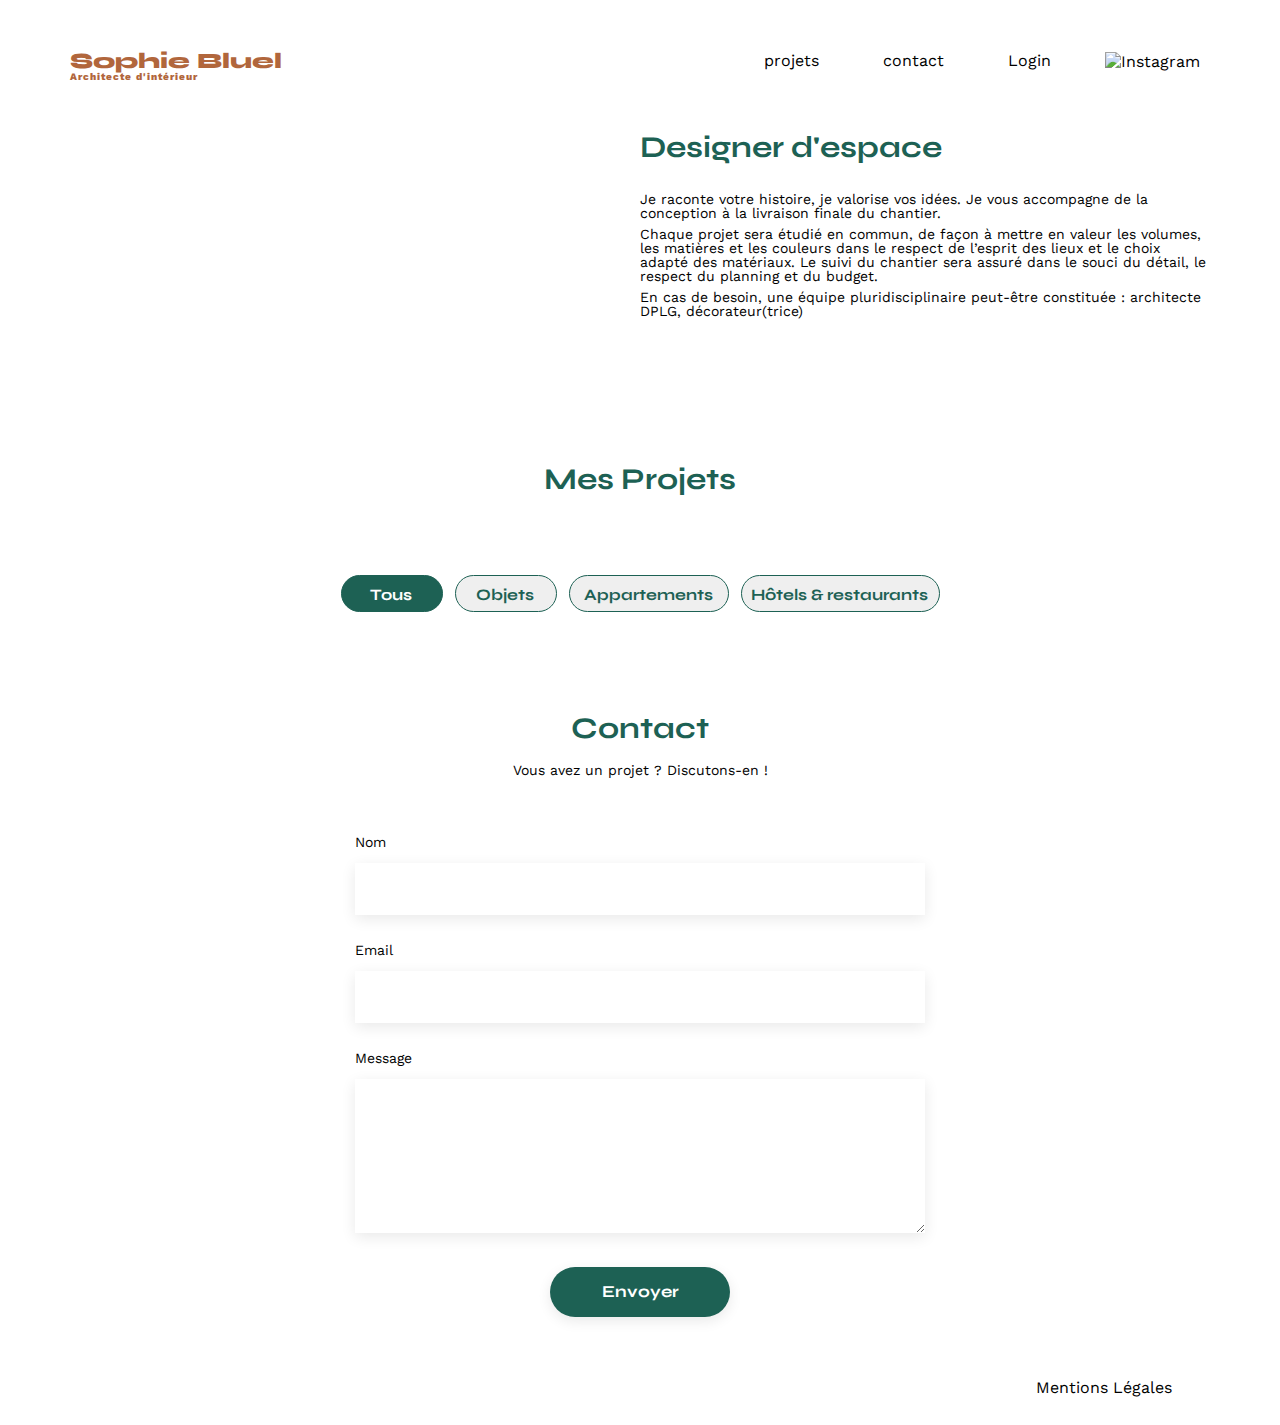
==== FrontEnd/index.html @ b7a9347b "save p3" ====
<!DOCTYPE html>
<html lang="fr">
<head>
	<meta charset="UTF-8">
	<title>Sophie Bluel - Architecte d'intérieur</title>
	<meta name="viewport" content="width=device-width, initial-scale=1.0">
	<link rel="preconnect" href="https://fonts.googleapis.com">
<link rel="preconnect" href="https://fonts.gstatic.com" crossorigin>
<link href="https://fonts.googleapis.com/css2?family=Raleway:ital,wght@0,100;0,200;0,300;0,400;0,500;0,600;0,700;1,100;1,200;1,300;1,400;1,500;1,600;1,700&family=Roboto:wght@500&family=Work+Sans:ital,wght@0,100;0,200;0,300;0,400;0,500;0,600;0,800;0,900;1,100;1,200;1,300;1,400;1,500;1,600;1,700;1,800;1,900&display=swap" rel="stylesheet">
	<script src="https://kit.fontawesome.com/8ad4ebeb56.js" crossorigin="anonymous"></script>
	<link href="https://fonts.googleapis.com/css2?family=Syne:wght@700;800&family=Work+Sans&display=swap" rel="stylesheet">
	<link rel="stylesheet" href="./assets/style.css">
</head>
<body>
	<!--Bandeau noir pour passer en mode édition-->
	<div id="bandeau" class="js-modal" style="display: none">
		<a href="#modal1" id="modeEdition" ><i id="logoModifier" class="fa-solid fa-pen-to-square"></i>Mode édition</a>
		<a id="publier" href="#">publier les changements</a>
	</div>
<header>
	<h1>Sophie Bluel <span>Architecte d'intérieur</span></h1>
	<nav>
		<ul>
			<li class="liNav">projets</li>
			<li class="liNav">contact</li>
			<li><a id="aLogin" href="login.html">Login</a></li>
			<li><img id="logoInsta" src="./assets/icons/instagram.png" alt="Instagram"></li>
		</ul>
	</nav>
</header>
<main>
	<section id="introduction">
		<figure>
			<img src="./assets/images/sophie-bluel.png" alt="">
		<!--Modifier en dessous de l'image-->	
			<a href="#modal1" class="js-modal" id="modifier2" style="display: none"><i id="logoModifier2" class="fa-solid fa-pen-to-square"></i>Modifier</a>
		</figure>
		<article>
			<h2>Designer d'espace</h2>
			<p>Je raconte votre histoire, je valorise vos idées. Je vous accompagne de la conception à la livraison finale du chantier.</p>
			<p>Chaque projet sera étudié en commun, de façon à mettre en valeur les volumes, les matières et les couleurs dans le respect de l’esprit des lieux et le choix adapté des matériaux. Le suivi du chantier sera assuré dans le souci du détail, le respect du planning et du budget.</p>
			<p>En cas de besoin, une équipe pluridisciplinaire peut-être constituée : architecte DPLG, décorateur(trice)</p>
		</article>
	</section>
	<section id="portfolio">
		<!--Aside contenant la fenêtre modale1 galerie photo-->
		<aside id="modal1" class="modal" aria-hidden="true" aria-labelledby="titlemodal" role="dialog" aria-modal="false" style="display: none;">
			<div class="modal-wrapper js-modal-stop">
				<button class="js-modal-close"><i class="fa-solid fa-xmark"></i></button>
				<h3 id="titlemodal">Galerie photo</h3>
				
			<!--Div photo appel API-->
				<div class="photosModal"></div>								
				<button class="btnAjouter">Ajouter une photo</button>
				<button class="btnSupprimer">Supprimer la galerie</button>				
			</div>
		</aside>

		<!--Aside contenant la modale2 ajout photo-->
		<aside id="modale2" class="modal2" style="display: none;" aria-hidden="true" role="dialog" aria-modal="false" aria-labelledby="titlemodal">
			<div class="modal-wrapper2 js-modal-stop2">
				<button id="logoReturn"><i class="fa-sharp fa-solid fa-arrow-right fa-rotate-180"></i></button>
				<button class="js-modal-close2"><i class="fa-solid fa-xmark"></i></button>
				<h3 id="titlemodal">Ajout photo</h3>			
				
				<!--Formulaire modale 2 pour upload l'image-->
				<form id="pictureForm" name="formulaire" enctype="multipart/form-data">
					<!--Upload du fichier image-->
					<div id="divModal2">
						<img src="assets/images/picture_logo.svg" id="profilePicture" >
						<label for="input-file" id="labelFile" name="upload" >+ ajouter une photo</label>
						<input type="file" name="image" id="input-file" accept="image/jpeg, image/png, image/jpg">
						<p id="imgSize">jpg. png: 4mo max</p>						
					</div>

					<!--Bouton Titre-->            
					<label for="title" id="titreForm2">Titre</label>
					<input type="text" name="title" class="form2" id="photoTitle">					           
					
					<!--Liste de categorie Objets, appartements, Hôtels-->
					<label  for="type" id="categoryForm2">Catégorie</label>					
					<select name="category" id="categoryList" class="form2">						
						<option class="listClass" value="1">Objets</option>
						<option class="listClass" value="2">Appartements</option>
						<option class="listClass" value="3">Hôtel & restaurants</option>							
					</select>
					<!--Bouton Valider du formulaire-->										
					<button type="submit" id="btnValider" disabled >Valider</button>				           
				</form>			
			</div>
		</aside>
		<div id="divMesProjets">
			<h2>Mes Projets</h2>
		<!--Modifier de Mes Projets-->			
			<a href="#modal1" class="js-modal" id="modifier3" style="display: none"><i id="logoModifier3" class="fa-solid fa-pen-to-square"></i>Modifier</a>
		</div>				
		<div id="divFiltres">
			<button id="btnTous">Tous</button>
			<button id="btnObjets">Objets</button>
			<button id="btnAppartements">Appartements</button>
			<button id="btnHotels">Hôtels & restaurants</button>
		</div>
		<div class="gallery">					
		</div>		
	</section>
	<section id="contact">
		<h2>Contact</h2>
		<p>Vous avez un projet ? Discutons-en !</p>
		<form action="#" method="post">
			<label for="name">Nom</label>
			<input type="text" name="name" id="name">
			<label for="email">Email</label>
			<input type="email" name="email" id="email">
			<label for="message">Message</label>
			<textarea name="message" id="message" cols="30" rows="10"></textarea>
			<input type="submit" value="Envoyer">
		</form>
	</section>
</main>

<footer>
	<nav>
		<ul>
			<li>Mentions Légales</li>
		</ul>
	</nav>
</footer>
<script src="script2.js"></script>
</body>
</html>
---- FrontEnd/assets/style.css ----
/* http://meyerweb.com/eric/tools/css/reset/
   v2.0 | 20110126
   License: none (public domain)
*/

html, body, div, span, applet, object, iframe,
h1, h2, h3, h4, h5, h6, p, blockquote, pre,
a, abbr, acronym, address, big, cite, code,
del, dfn, em, img, ins, kbd, q, s, samp,
small, strike, strong, sub, sup, tt, var,
b, u, i, center,
dl, dt, dd, ol, ul, li,
fieldset, form, label, legend,
table, caption, tbody, tfoot, thead, tr, th, td,
article, aside, canvas, details, embed,
figure, figcaption, footer, header, hgroup,
menu, nav, output, ruby, section, summary,
time, mark, audio, video {
	margin: 0;
	padding: 0;
	border: 0;
	font-size: 100%;
	font: inherit;
	vertical-align: baseline;
}
/* HTML5 display-role reset for older browsers */
article, aside, details, figcaption, figure,
footer, header, hgroup, menu, nav, section {
	display: block;
}

/*--Bandeau qui apparait après le login--*/
#bandeau{
	height: 59px;
	background-color: rgb(0, 0, 0);
	display: flex;
	justify-content: center;	
}
#logoModifier{
	color: #FFFFFF;
	margin-right: 6px;
	
}
#modeEdition{
	color: #ffffff;
	font-family: 'Work Sans';
	font-style: normal;
	font-weight: 400;
	font-size: 16px;
	line-height: 19px;	
	text-decoration: none;
	margin: 20px 20px;

}
#publier{
	color: #000000;
	height: 27px;
	width: 216px;
	border-radius: 60px;
	background-color: #FFFFFF;
	text-align: center;
	vertical-align: middle;
	font-family: 'Work Sans';
	font-style: normal;
	font-weight: 500;
	font-size: 14px;
	line-height: 16px;
	margin-top: 10px;
	padding-top: 11px;
	text-decoration: none;

}

body {
	line-height: 1;
}
ol, ul {
	list-style: none;
}
blockquote, q {
	quotes: none;
}
blockquote:before, blockquote:after,
q:before, q:after {
	content: '';
	content: none;
}
table {
	border-collapse: collapse;
	border-spacing: 0;
}
/** end reset css**/
body {
	max-width: 1140px;
	margin:auto;
	font-family: 'Work Sans' ;
	font-size: 14px;
}
header {
	display: flex;
	justify-content: space-between;
	margin: 50px 0;
}

/*--Section du Login--*/

#bodyLogin{
	height: 1024px;
	width: 1440px;
}
#login{
	font-family: 'Work Sans';
	font-style: normal;
	font-weight: 600;
	font-size: 16px;
	line-height: 19px;
}
#aLogin {	
	text-decoration: none;
	color: black;
	margin-right: 34px;
}

#aLogin:hover {
	color: #B1663C;
}
.liNav{
	margin-right: 44px;
}
#logoInsta{
	width: 19px;
	height: 19px;
	margin-top: 2px;
}
section {
	margin: 50px 0;
}

h1{
	display: flex;
	flex-direction: column;
	font-family: 'Syne';
	font-size: 22px;
	font-weight: 800;
	color: #B1663C;	
}

h1 > span {
	font-family: 'Work Sans';
	font-size:10px;
	letter-spacing: 0.1em;

}

h2{
	font-family: 'Syne';
	font-weight: 700;
	font-size: 30px;
	color: #1D6154;
	
}
nav ul {
	display: flex;
	align-items: center;
	list-style-type: none;

}
nav li {
	padding: 0 10px;
	font-size: 1.2em;
	font-weight: 400;
	font-size: 16px;
	line-height: 19px;
	text-align: center;
	color: black;
	
	
}

li:hover {
	color: #B1663C;
}
#introduction {
	display: flex;
	align-items: center;
}
#introduction figure {
	flex: 1
}
#introduction img {
	display: block;
	margin: auto;
	width: 80%;
}

#introduction article {
	flex: 1
}
#introduction h2 {
	margin-bottom: 1em;
}

#introduction p {
	margin-bottom: 0.5em;
}
 /*--Modifier + logo --*/
 #logoModifier2{
	margin: 0 6px 0 57px ;
	font-style: normal;
	color: #000;
	width: 15px;
	height: 15px;
 }
 #modifier2{
	margin: 15px 0 0 0;
	font-style: normal;
	font-weight: 400;
	font-size: 14px;
	line-height: 16px;
	color: #000;
	text-decoration: none;
 }
/*--Fiches Mes projets --*/
#divMesProjets{
	display: flex;
	justify-content: center;
	margin-top: 139px;
}
#portfolio h2 {
	text-align: center;
	margin-bottom: 1em;
}

/*--Modifier + logo--*/
#modifier3{
	height: 15px;
	width: 15px;
	margin-top: 10px;		
	font-style: normal;
	font-weight: 400;
	font-size: 14px;
	line-height: 16px;
	display: flex;
	color: #000;
	text-decoration: none;
}
#logoModifier3{
	height: 15px;
	width: 15px;
	margin: 0 6px 0 31px;
	color: #000000;

}

.gallery {
	width: 100%;
	display: grid;
	grid-template-columns: 1fr 1fr 1fr;
	grid-column-gap: 20px;
	grid-row-gap: 20px;
	margin-top: 51px;	
}
#ulFiltres{
	display: flex;
	justify-content:center;
	column-gap: 10px;	
}

.gallery img {
	width: 100%;
}
/*--Filtres Mes projets--*/
#divFiltres{
	width: auto;
	height: 37px;
	margin-top: 51px;
	text-align: center;
	display: flex;
	justify-content: center;
	column-gap: 12px;		
}
#btnTous {	
	width: auto ;
	font-family: 'Syne';
	font-style: normal;
	font-weight: 700;
	font-size: 16px;
	line-height: 19px;
	text-align: center;
	border: 1px solid #1D6154;
	border-radius: 60px;
	color: #ffffff;
	background-color: #1D6154;
	padding: 9px 30px 9px 28px;		
}
#btnObjets {	
	width: auto ;
	font-family: 'Syne';
	font-style: normal;
	font-weight: 700;
	font-size: 16px;
	line-height: 19px;
	text-align: center;
	border: 1px solid #1D6154;
	border-radius: 60px;
	color: #1D6154;
	padding: 9px 22px 9px 20px;		
}
#btnAppartements {	
	width: auto ;
	font-family: 'Syne';
	font-style: normal;
	font-weight: 700;
	font-size: 16px;
	line-height: 19px;
	text-align: center;
	border: 1px solid #1D6154;
	border-radius: 60px;
	color: #1D6154;
	padding: 9px 15px 9px 14px;
}
#btnHotels {	
	width: auto ;
	font-family: 'Syne';
	font-style: normal;
	font-weight: 700;
	font-size: 16px;
	line-height: 19px;
	text-align: center;
	border: 1px solid #1D6154;
	border-radius: 60px;
	color: #1D6154;
	padding: 9px 11px 9px 9px;		
}
#contact {
	width: 50%;
margin: auto;
}
#contact > * {
	text-align: center;
}
#contact h2{
	margin-bottom: 20px;
}
#contact form {
	text-align: left;
	margin-top:30px;
	display: flex;
	flex-direction: column;
}

#contact input {
	height: 50px;
	font-size: 1.2em;
	border: none;
	box-shadow: 0px 4px 14px rgba(0, 0, 0, 0.09);
}
#contact label {
	margin: 2em 0 1em 0;
}
#contact textarea {
	border: none;
	box-shadow: 0px 4px 14px rgba(0, 0, 0, 0.09);
}

input[type="submit"]{
	font-family: 'Syne';
	font-weight: 700;
	color: white;
	background-color: #1D6154;
	margin : 2em auto ;
	width: 180px;
	text-align: center;
	border-radius: 60px ;
}

footer nav ul {
	display: flex;
	justify-content: flex-end;
	margin: 2em;
}
 /*--Formulaire du Login--*/
#sectionForm{
	display: flex;
	flex-direction: column;
	align-items: center;
}
h3 {
	font-family: 'Syne';
	font-weight: 700;
	font-size: 30px;
	line-height: 36px;
	color: #1D6154;	
	margin-top: 162px;
	margin-bottom: 37px;}

.form{
	width: 379px;
	height: 51px;
	box-shadow: 0px 4px 14px rgba(0, 0, 0, 0.09);
	margin-top: 5px;
	margin-bottom: 30px;
	border: none;
	display: flex;
	flex-direction: column;
	width: 379px;	
	background: #FFFFFF;
}
.textForm{
	font-family: 'Work Sans';
	font-style: normal;
	font-weight: 500;
	font-size: 14px;
	line-height: 16px;
	color: #3D3D3D;	
}
#btnConnect{
	width: 179px;
	height: 36px;
	margin-top: 15px;
	background: #1D6154;
	border-radius: 60px;
	font-family: 'Syne';
	font-style: normal;
	font-weight: 700;
	font-size: 14px;
	line-height: 17px;
	text-align: center;
	color: #FFFFFF;
	border: none;
	margin-left: 100px;
	
}
#divLogin{
	display: flex;
	justify-content: center;
}
#mdpOublie{
	text-align: center;
	margin-top: 28px;
	}
#lienMdp{
	font-family: 'Work Sans';
	font-style: normal;
	font-weight: 500;
	font-size: 14px;
	line-height: 16px;	
	color: #3D3D3D;	
}
#navMl{
	margin-top: 350px;
}
#erreur{
	text-align: center;
}

/*--Fenêtre modale--*/
/*--Aside--*/
.modal{	
	width: 100%;
	height: 100%;
	position: fixed;	
	top: 0px;
	left: 0px;
	background: rgba(0, 0, 0, 0.3);
	display: flex;
	justify-content: center;
	align-items: center;
}

.modal-wrapper{
	background-color: #FFFFFF;
	width: 630px;
	height: 731px;
	border-radius: 10px;
		
}
.btnAjouter{
	width: 237px;
	height: 36px;
	border-radius: 60px;
	border: none;
	background: #1D6154;
	color: #FFFFFF;
	font-family: 'Syne';
	font-style: normal;
	font-weight: 700;
	font-size: 14px;
	line-height: 17px;
	text-align: center;
	margin-top: 38px;
	text-decoration: none;
	display: flex;
	justify-content: center;
	align-items: center;
}
.btnSupprimer{
	font-family: 'Syne';
	font-style: normal;
	font-weight: 400;
	font-size: 14px;
	line-height: 17px;
	text-align: center;
	color: #D65353;
	border: none;
	background-color: #FFFFFF;
	margin-top: 23px;
}

/*--Icone croix fermeture de la modale--*/
.js-modal-stop{
	display: flex;
	flex-direction: column;	
	align-items: center;
}
.js-modal-close {	
	border: none;
	background-color: #ffffff;
	margin: 30px 0 0 545px;
}
.fa-xmark{
	font-size: 20px;	
}
/*--Aside 2 de la modale 2 --*/
.modal2{
	width: 100%;
	height: 100%;
	position: fixed;	
	top: 0px;
	left: 0px;
	background: rgba(0, 0, 0, 0.3);
	display: flex;
	justify-content: center;
	align-items: center;
		
}
#divModal2{	
	width: 420px;
	height: 169px;
	background: #E8F1F7;
	border-radius: 3px;
	display: flex;
	flex-direction: column;
	justify-content: center;
	align-items: center;
	margin-bottom: 30px;	
}
.js-modal-close2 {	
	border: none;	
	margin: 30px 0 0 545px;
	background-color: #ffffff;
}
.fa-arrow-right{
	font-size: 20px;
	width: 21px;
	margin-left: 25px;
	
}
#logoReturn{
	border: none;
	width: 21px;
	height: 14px;
	background-color: #FFFFFF;	
}
.fa-image{	
	font-size: 58px;
	background: #E8F1F7;
	margin-top: 25px;	
}
#imgSize{
	font-family: 'Work Sans';
	font-style: normal;
	font-weight: 400;
	font-size: 10px;
	line-height: 12px;
	text-align: center;
	color: #444444;
	margin-top: 7px;
}
#erreur1{
	text-align: center;	
	width: 420px;	
}
#erreur2{
	text-align: center;	
	width: 420px;
	margin: -5px 0 10px 0;	
}
#erreur3{
	text-align: center;	
	width: 420px;
	border-bottom: 1px solid #B3B3B3;
	padding-bottom: 10px;
	
}

/*--Formulaire ajout photo--*/
.modal-wrapper2{
	background-color: #FFFFFF;
	width: 630px;
	height: 670px;
	border-radius: 10px;	
}
.form2{
	width: 420px;
	height: 51px;
	box-shadow: 0px 4px 14px rgba(0, 0, 0, 0.09);	
	margin-bottom: 21px;
	margin-top: 10px;	
	border: none;
	display: flex;			
	background: #ffffff;
	font-family: 'Work Sans';
	font-style: normal;
	font-weight: 400;
	font-size: 14px;
	line-height: 16px;
	color: #444444;
}
#titreForm2{
	font-family: 'Work Sans';
	font-style: normal;
	font-weight: 500;
	font-size: 14px;
	line-height: 16px;
	color: #3D3D3D;
	margin-left: -395px;	
}
#categoryForm2{
	font-family: 'Work Sans';
	font-style: normal;
	font-weight: 500;
	font-size: 14px;
	line-height: 16px;
	color: #3D3D3D;
	margin-left: -355px;	
}
h3{
	font-family: 'Work Sans';
	font-style: normal;
	font-weight: 400;
	font-size: 26px;
	line-height: 30px;
	text-align: center;
	color: #000000;	
	margin-top: 16px;
}
.photosModal{
	width: 420px;
	height: 410px;	
	border-bottom: 1px solid #B3B3B3 ;	
	display: grid;
	grid-template-columns: 1fr 1fr 1fr 1fr 1fr;
	grid-column-gap: 6px;
	
		
	
}
#btnValider{
	width: 237px;
	height: 36px;
	background: #A7A7A7;
	color: #FFFFFF;
	border-radius: 60px;
	border: none;
	margin-top: 32px;
	font-family:'syne';	
	font-weight: 700;
	font-size: 14px;
	line-height: 17px;
	text-align: center;
}

/*--bouton vert clair--*/
#btnValider{
    background-color: #1D6154;
}

/*--bouton gris si disabled--*/
#btnValider[disabled]{
	background-color: #a7a7a7;
}

/*--bouton vert foncé lorsque hover--*/
#btnValider:hover{
	background-color: #0e2f28;
}

/*--bouton toujours gris si disabled et hover--*/
#btnValider[disabled]:hover{
	background-color: #a7a7a7;
}

/*--Formulaire ajout photo vers API--*/
#pictureForm{
	display: flex;
	flex-direction: column;	
	align-items: center;		
}
#labelFile {
	cursor: pointer;
	font-family: 'Work Sans';
	font-style: normal;
	font-weight: 500;
	font-size: 14px;
	line-height: 16px;
	text-align: center;
	color: #306685;
	width: 173px;
	height: 36px;
	background: #dcd0cb;
	border-radius: 50px;
	border: none;
	margin-top: 21px;
	display: flex;
	justify-content: center;
	align-items: center;	
}
#input-file{
	display: none;
}
#profilePicture{
	width: 58px;
	height: 46px;	
}

/*--icone deleteProject modale--*/
.fa-trash-can{	
	position: absolute;
	border-radius: 2px;
	height: 17px;
	width: 17px;
	color: #ffffff;
	background-color: #000;
	margin: 6px 0 0 56px;		
	display: flex;
	justify-content: center;
	align-items: center;
	font-size: 9px ;		
}
.fa-arrows-up-down-left-right{
	position: absolute;
	border-radius: 2px;
	height: 17px;
	width: 17px;
	color: #ffffff;
	background-color: #000;			
	display: flex;
	justify-content: center;
	align-items: center;
	font-size: 9px ;
	margin: 6px 0 0 34px;
}

.figureModal {
	position: relative;
}
.img-modal{
	height: 104px;
    width: 78px;
}
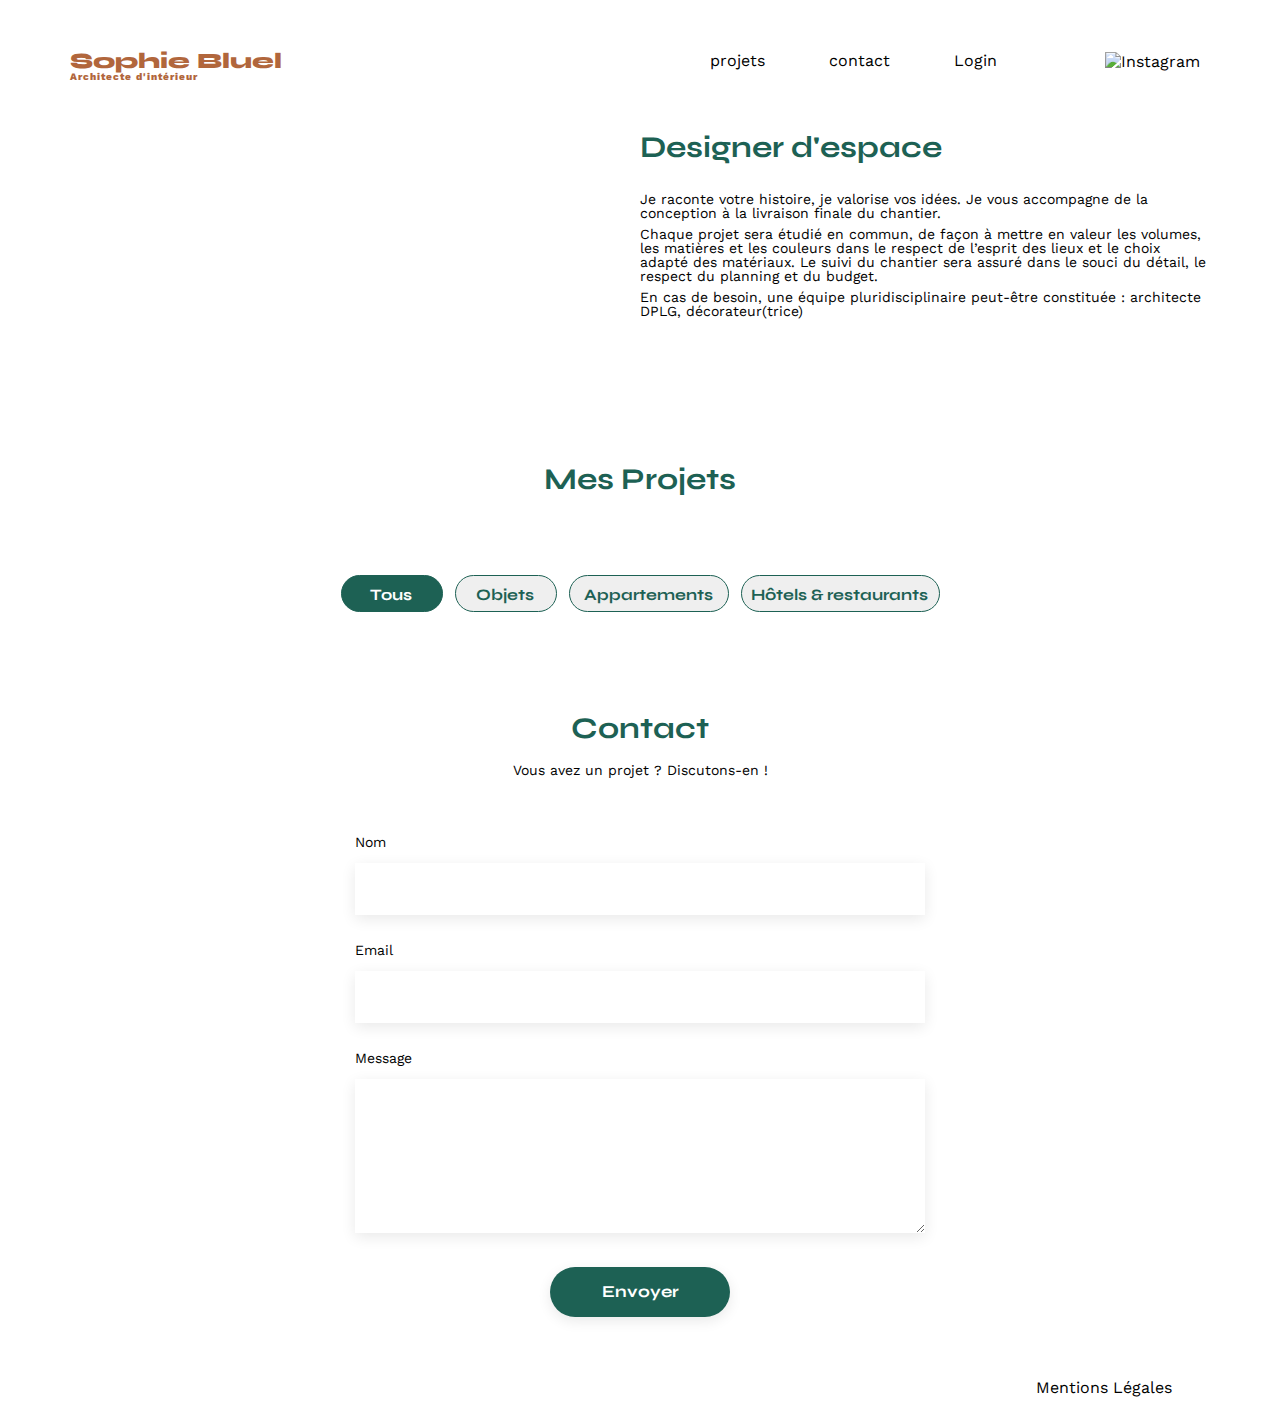
==== commit d4c0e922: "save p3" ====
--- a/FrontEnd/index.html
+++ b/FrontEnd/index.html
@@ -24,6 +24,7 @@
 			<li class="liNav">projets</li>
 			<li class="liNav">contact</li>
 			<li><a id="aLogin" href="login.html">Login</a></li>
+			<li><a id="aLogout" href="#">Logout</a></li>
 			<li><img id="logoInsta" src="./assets/icons/instagram.png" alt="Instagram"></li>
 		</ul>
 	</nav>
@@ -32,7 +33,7 @@
 	<section id="introduction">
 		<figure>
 			<img src="./assets/images/sophie-bluel.png" alt="">
-		<!--Modifier en dessous de l'image-->	
+		<!--Liens "Modifier 2" en dessous de l'image-->	
 			<a href="#modal1" class="js-modal" id="modifier2" style="display: none"><i id="logoModifier2" class="fa-solid fa-pen-to-square"></i>Modifier</a>
 		</figure>
 		<article>
@@ -47,10 +48,8 @@
 		<aside id="modal1" class="modal" aria-hidden="true" aria-labelledby="titlemodal" role="dialog" aria-modal="false" style="display: none;">
 			<div class="modal-wrapper js-modal-stop">
 				<button class="js-modal-close"><i class="fa-solid fa-xmark"></i></button>
-				<h3 id="titlemodal">Galerie photo</h3>
-				
-			<!--Div photo appel API-->
-				<div class="photosModal"></div>								
+				<h3 id="titlemodal">Galerie photo</h3>				
+				<div class="photosModal"></div><!--Div contenant les travaux de la modale-->								
 				<button class="btnAjouter">Ajouter une photo</button>
 				<button class="btnSupprimer">Supprimer la galerie</button>				
 			</div>
@@ -79,11 +78,13 @@
 					
 					<!--Liste de categorie Objets, appartements, Hôtels-->
 					<label  for="type" id="categoryForm2">Catégorie</label>					
-					<select name="category" id="categoryList" class="form2">						
+					<select name="category" id="categoryList" class="form2">
+						<option value=""></option>						
 						<option class="listClass" value="1">Objets</option>
 						<option class="listClass" value="2">Appartements</option>
 						<option class="listClass" value="3">Hôtel & restaurants</option>							
 					</select>
+					<p style="color: red;" id="erreur3"></p>
 					<!--Bouton Valider du formulaire-->										
 					<button type="submit" id="btnValider" disabled >Valider</button>				           
 				</form>			
@@ -91,7 +92,7 @@
 		</aside>
 		<div id="divMesProjets">
 			<h2>Mes Projets</h2>
-		<!--Modifier de Mes Projets-->			
+			<!--Lien "Modifier 3" de Mes Projets-->			
 			<a href="#modal1" class="js-modal" id="modifier3" style="display: none"><i id="logoModifier3" class="fa-solid fa-pen-to-square"></i>Modifier</a>
 		</div>				
 		<div id="divFiltres">
@@ -125,6 +126,6 @@
 		</ul>
 	</nav>
 </footer>
-<script src="script2.js"></script>
+<script src="script.js"></script>
 </body>
 </html>
--- a/FrontEnd/assets/style.css
+++ b/FrontEnd/assets/style.css
@@ -29,18 +29,19 @@
 	display: block;
 }
 
-/*--Bandeau qui apparait après le login--*/
+/*--Bandeau noir qui apparait à la suite le login--*/
 #bandeau{
 	height: 59px;
 	background-color: rgb(0, 0, 0);
 	display: flex;
 	justify-content: center;	
 }
+/*--Logo Modifier--*/
 #logoModifier{
 	color: #FFFFFF;
-	margin-right: 6px;
-	
-}
+	margin-right: 6px;	
+}
+/*--Mode Edition--*/
 #modeEdition{
 	color: #ffffff;
 	font-family: 'Work Sans';
@@ -50,8 +51,8 @@
 	line-height: 19px;	
 	text-decoration: none;
 	margin: 20px 20px;
-
-}
+}
+/*--Barre Publier les changements--*/
 #publier{
 	color: #000000;
 	height: 27px;
@@ -68,7 +69,6 @@
 	margin-top: 10px;
 	padding-top: 11px;
 	text-decoration: none;
-
 }
 
 body {
@@ -103,7 +103,6 @@
 }
 
 /*--Section du Login--*/
-
 #bodyLogin{
 	height: 1024px;
 	width: 1440px;
@@ -124,6 +123,15 @@
 #aLogin:hover {
 	color: #B1663C;
 }
+/*Boutton Logout*/
+#aLogout{
+	text-decoration: none;
+	color: black;
+	margin-right: 34px;
+}
+#aLogout:hover {
+	color: #B1663C;
+}
 .liNav{
 	margin-right: 44px;
 }
@@ -149,21 +157,18 @@
 	font-family: 'Work Sans';
 	font-size:10px;
 	letter-spacing: 0.1em;
-
 }
 
 h2{
 	font-family: 'Syne';
 	font-weight: 700;
 	font-size: 30px;
-	color: #1D6154;
-	
+	color: #1D6154;	
 }
 nav ul {
 	display: flex;
 	align-items: center;
 	list-style-type: none;
-
 }
 nav li {
 	padding: 0 10px;
@@ -172,9 +177,7 @@
 	font-size: 16px;
 	line-height: 19px;
 	text-align: center;
-	color: black;
-	
-	
+	color: black;	
 }
 
 li:hover {
@@ -203,7 +206,7 @@
 #introduction p {
 	margin-bottom: 0.5em;
 }
- /*--Modifier + logo --*/
+ /*--Modifier 2 en dessous de l'image + logo --*/
  #logoModifier2{
 	margin: 0 6px 0 57px ;
 	font-style: normal;
@@ -231,7 +234,7 @@
 	margin-bottom: 1em;
 }
 
-/*--Modifier + logo--*/
+/*--Modifier 3 de mes Projets + logo--*/
 #modifier3{
 	height: 15px;
 	width: 15px;
@@ -249,7 +252,6 @@
 	width: 15px;
 	margin: 0 6px 0 31px;
 	color: #000000;
-
 }
 
 .gallery {
@@ -394,6 +396,7 @@
 	margin-top: 162px;
 	margin-bottom: 37px;}
 
+/*Texte Email et mot de passe du formulaire login*/
 .form{
 	width: 379px;
 	height: 51px;
@@ -405,7 +408,7 @@
 	flex-direction: column;
 	width: 379px;	
 	background: #FFFFFF;
-}
+} 
 .textForm{
 	font-family: 'Work Sans';
 	font-style: normal;
@@ -414,6 +417,7 @@
 	line-height: 16px;
 	color: #3D3D3D;	
 }
+/*Bouton Valider du formulaire Login*/
 #btnConnect{
 	width: 179px;
 	height: 36px;
@@ -428,17 +432,18 @@
 	text-align: center;
 	color: #FFFFFF;
 	border: none;
-	margin-left: 100px;
-	
+	margin-left: 100px;	
 }
 #divLogin{
 	display: flex;
 	justify-content: center;
 }
+/*Div mot de passe oublié du Login*/
 #mdpOublie{
 	text-align: center;
 	margin-top: 28px;
-	}
+}
+/*Lien du mot de passe oublié*/
 #lienMdp{
 	font-family: 'Work Sans';
 	font-style: normal;
@@ -447,14 +452,16 @@
 	line-height: 16px;	
 	color: #3D3D3D;	
 }
+/*Barre de navigation mentions légales*/
 #navMl{
 	margin-top: 350px;
 }
+/*Message d'erreur formulaire du login*/
 #erreur{
 	text-align: center;
 }
 
-/*--Fenêtre modale--*/
+/*--Fenêtre modale 1 Galerie Photo --*/
 /*--Aside--*/
 .modal{	
 	width: 100%;
@@ -475,6 +482,7 @@
 	border-radius: 10px;
 		
 }
+/*Bouton Ajouter modale 1*/
 .btnAjouter{
 	width: 237px;
 	height: 36px;
@@ -494,6 +502,7 @@
 	justify-content: center;
 	align-items: center;
 }
+/*Bouton Supprimer modale 1*/ 
 .btnSupprimer{
 	font-family: 'Syne';
 	font-style: normal;
@@ -507,17 +516,19 @@
 	margin-top: 23px;
 }
 
-/*--Icone croix fermeture de la modale--*/
+/*--Div Contenant la modale 1--*/
 .js-modal-stop{
 	display: flex;
 	flex-direction: column;	
 	align-items: center;
 }
+/*--Icone croix fermeture de la modale 1--*/
 .js-modal-close {	
 	border: none;
 	background-color: #ffffff;
 	margin: 30px 0 0 545px;
 }
+
 .fa-xmark{
 	font-size: 20px;	
 }
@@ -545,23 +556,25 @@
 	align-items: center;
 	margin-bottom: 30px;	
 }
+/*Logo croix fermeture modale 2*/
 .js-modal-close2 {	
 	border: none;	
 	margin: 30px 0 0 545px;
 	background-color: #ffffff;
 }
+/*Logo flèche arrière "retour"*/
 .fa-arrow-right{
 	font-size: 20px;
 	width: 21px;
-	margin-left: 25px;
-	
-}
+	margin-left: 25px;	
+} 
 #logoReturn{
 	border: none;
 	width: 21px;
 	height: 14px;
 	background-color: #FFFFFF;	
 }
+/*Logo image*/
 .fa-image{	
 	font-size: 58px;
 	background: #E8F1F7;
@@ -576,22 +589,6 @@
 	text-align: center;
 	color: #444444;
 	margin-top: 7px;
-}
-#erreur1{
-	text-align: center;	
-	width: 420px;	
-}
-#erreur2{
-	text-align: center;	
-	width: 420px;
-	margin: -5px 0 10px 0;	
-}
-#erreur3{
-	text-align: center;	
-	width: 420px;
-	border-bottom: 1px solid #B3B3B3;
-	padding-bottom: 10px;
-	
 }
 
 /*--Formulaire ajout photo--*/
@@ -601,6 +598,8 @@
 	height: 670px;
 	border-radius: 10px;	
 }
+
+/*Class du titre et select"categorie" du formulaire ajout photo*/
 .form2{
 	width: 420px;
 	height: 51px;
@@ -617,6 +616,7 @@
 	line-height: 16px;
 	color: #444444;
 }
+/*champ titre du formulaire*/
 #titreForm2{
 	font-family: 'Work Sans';
 	font-style: normal;
@@ -626,6 +626,8 @@
 	color: #3D3D3D;
 	margin-left: -395px;	
 }
+
+/*Champ categorie du formulaire*/
 #categoryForm2{
 	font-family: 'Work Sans';
 	font-style: normal;
@@ -645,17 +647,17 @@
 	color: #000000;	
 	margin-top: 16px;
 }
+
+/*--Div contenant les travaux de la modale 2--*/
 .photosModal{
 	width: 420px;
 	height: 410px;	
 	border-bottom: 1px solid #B3B3B3 ;	
 	display: grid;
 	grid-template-columns: 1fr 1fr 1fr 1fr 1fr;
-	grid-column-gap: 6px;
-	
-		
-	
-}
+	grid-column-gap: 6px;	
+}
+/*bouton Valider du formulaire*/
 #btnValider{
 	width: 237px;
 	height: 36px;
@@ -716,6 +718,7 @@
 	justify-content: center;
 	align-items: center;	
 }
+/*champ ajout de fichier image*/
 #input-file{
 	display: none;
 }
@@ -752,9 +755,11 @@
 	margin: 6px 0 0 34px;
 }
 
+/*Element figure du DOM dans la modale 1 galerie photo*/
 .figureModal {
 	position: relative;
 }
+/*images figure galerie photo*/
 .img-modal{
 	height: 104px;
     width: 78px;
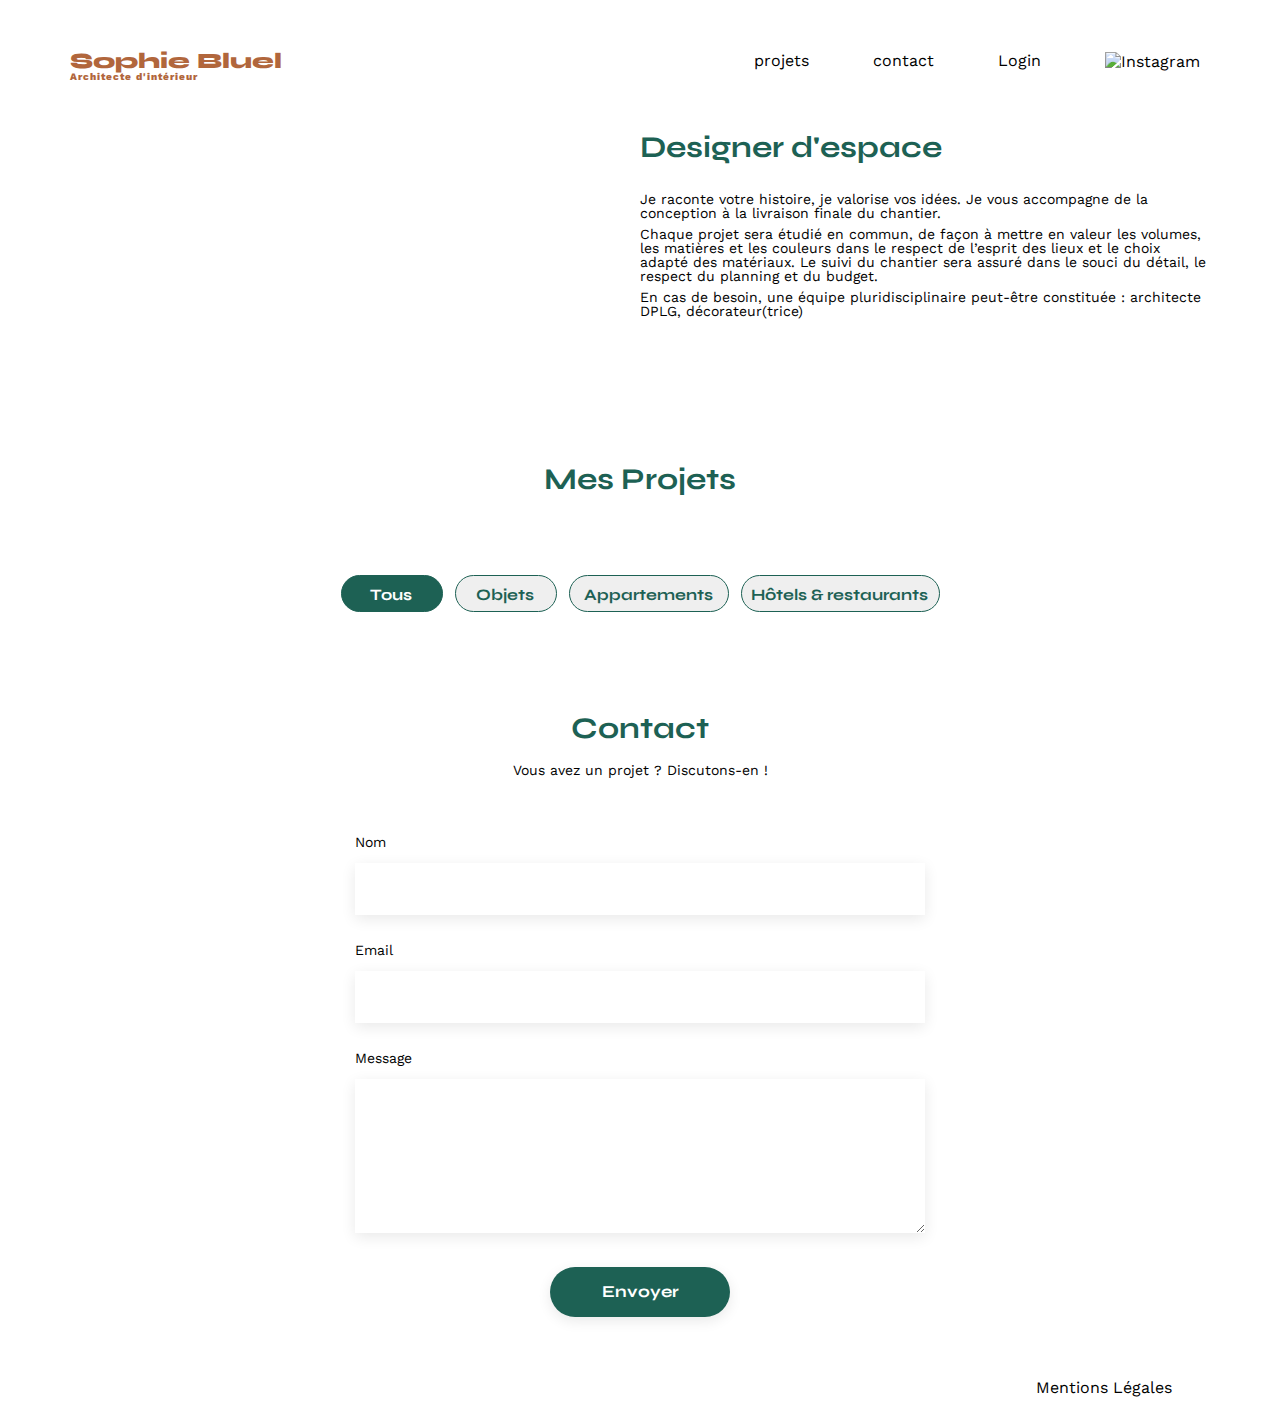
==== commit 21d29815: "save" ====
--- a/FrontEnd/index.html
+++ b/FrontEnd/index.html
@@ -43,7 +43,7 @@
 			<p>En cas de besoin, une équipe pluridisciplinaire peut-être constituée : architecte DPLG, décorateur(trice)</p>
 		</article>
 	</section>
-	<section id="portfolio">
+	<section id="portfolio">		
 		<!--Aside contenant la fenêtre modale1 galerie photo-->
 		<aside id="modal1" class="modal" aria-hidden="true" aria-labelledby="titlemodal" role="dialog" aria-modal="false" style="display: none;">
 			<div class="modal-wrapper js-modal-stop">
@@ -101,7 +101,18 @@
 			<button id="btnAppartements">Appartements</button>
 			<button id="btnHotels">Hôtels & restaurants</button>
 		</div>
-		<div class="gallery">					
+		<div class="gallery">
+			<!-- <img src="/FrontEnd/assets/images/abajour-tahina.png" alt="">					
+			<img src="/FrontEnd/assets/images/appartement-paris-v.png" alt="">					
+			<img src="/FrontEnd/assets/images/appartement-paris-x.png" alt="">					
+			<img src="/FrontEnd/assets/images/appartement-paris-xviii.png" alt="">					
+			<img src="/FrontEnd/assets/images/bar-lullaby-paris.png" alt="">					
+			<img src="/FrontEnd/assets/images/hotel-first-arte-new-delhi.png" alt="">					
+			<img src="/FrontEnd/assets/images/la-balisiere.png" alt="">					
+			<img src="/FrontEnd/assets/images/le-coteau-cassis.png" alt="">							
+			<img src="/FrontEnd/assets/images/restaurant-sushisen-londres.png" alt="">					
+			<img src="/FrontEnd/assets/images/structures-thermopolis.png" alt="">					
+			<img src="/FrontEnd/assets/images/villa-ferneze.png" alt="">					 -->
 		</div>		
 	</section>
 	<section id="contact">
--- a/FrontEnd/assets/style.css
+++ b/FrontEnd/assets/style.css
@@ -117,7 +117,7 @@
 #aLogin {	
 	text-decoration: none;
 	color: black;
-	margin-right: 34px;
+	margin-right: 24px;
 }
 
 #aLogin:hover {
@@ -128,6 +128,7 @@
 	text-decoration: none;
 	color: black;
 	margin-right: 34px;
+	margin-left: -18px;
 }
 #aLogout:hover {
 	color: #B1663C;
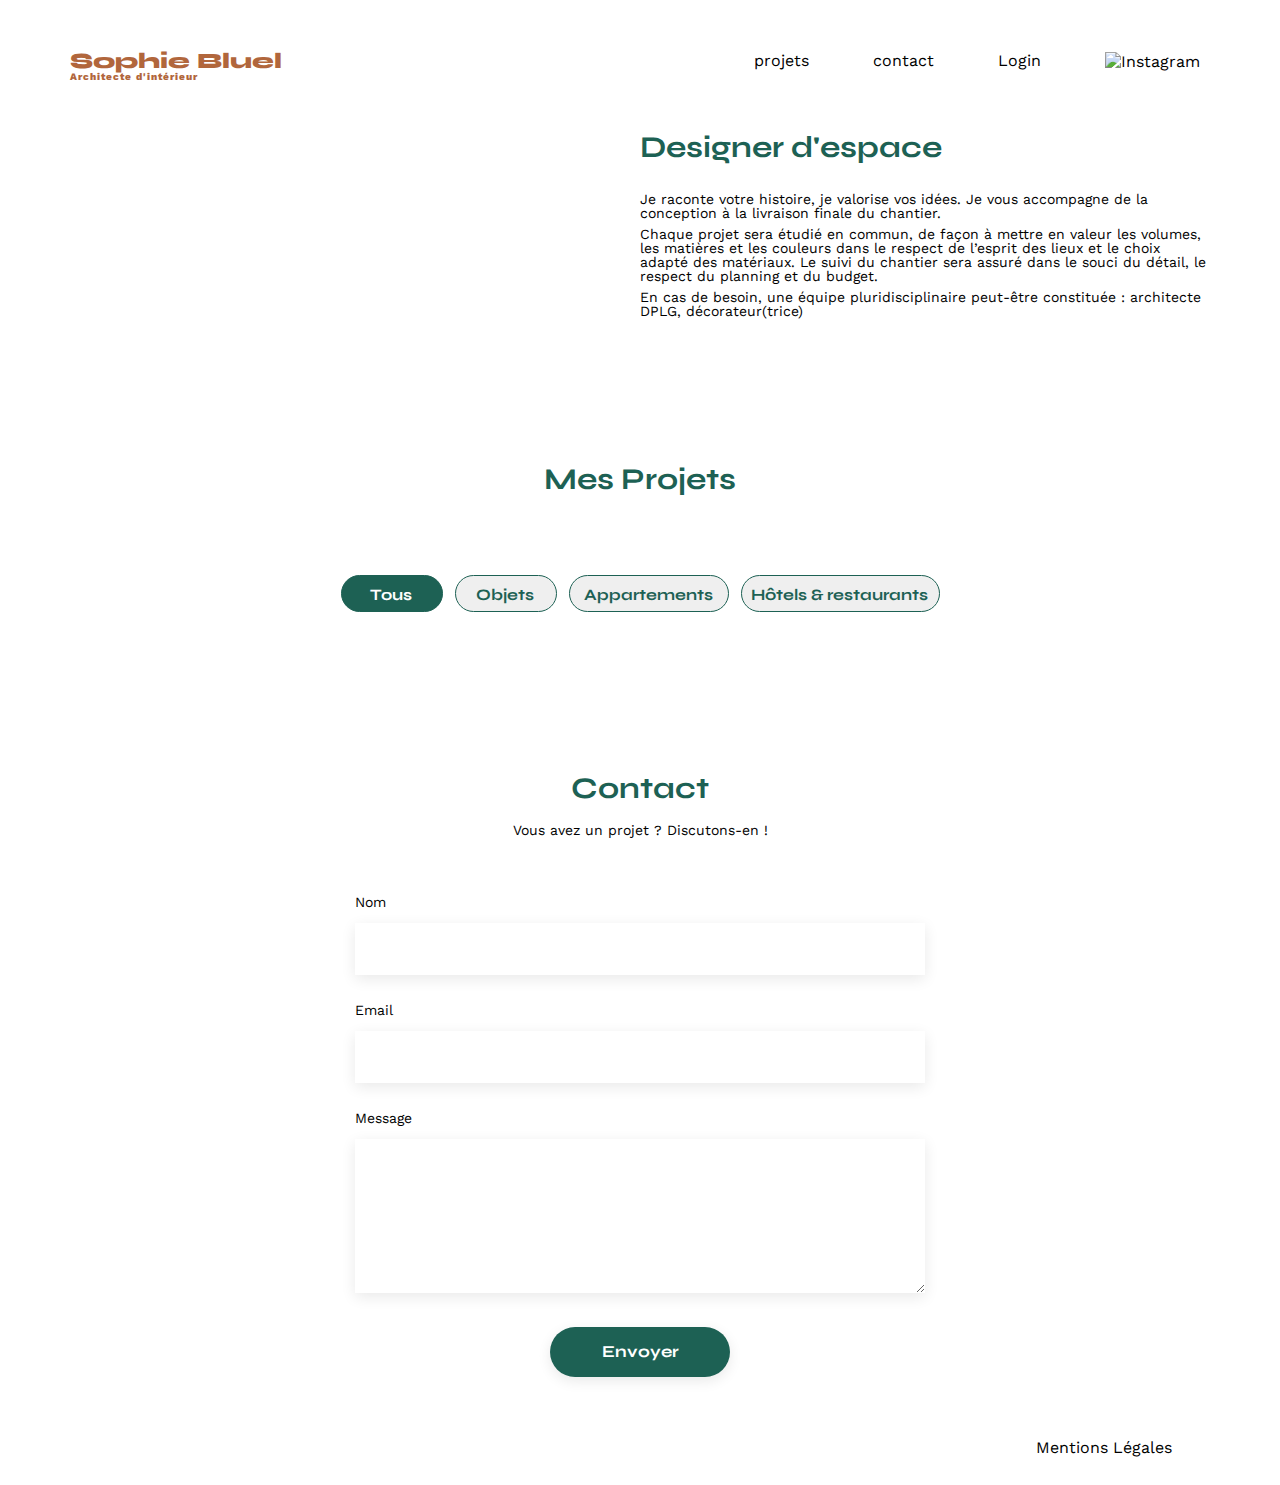
==== commit 25594b7c: "save" ====
--- a/FrontEnd/index.html
+++ b/FrontEnd/index.html
@@ -102,7 +102,7 @@
 			<button id="btnHotels">Hôtels & restaurants</button>
 		</div>
 		<div class="gallery">
-			<!-- <img src="/FrontEnd/assets/images/abajour-tahina.png" alt="">					
+			<img src="/FrontEnd/assets/images/abajour-tahina.png" alt="">					
 			<img src="/FrontEnd/assets/images/appartement-paris-v.png" alt="">					
 			<img src="/FrontEnd/assets/images/appartement-paris-x.png" alt="">					
 			<img src="/FrontEnd/assets/images/appartement-paris-xviii.png" alt="">					
@@ -112,7 +112,7 @@
 			<img src="/FrontEnd/assets/images/le-coteau-cassis.png" alt="">							
 			<img src="/FrontEnd/assets/images/restaurant-sushisen-londres.png" alt="">					
 			<img src="/FrontEnd/assets/images/structures-thermopolis.png" alt="">					
-			<img src="/FrontEnd/assets/images/villa-ferneze.png" alt="">					 -->
+			<img src="/FrontEnd/assets/images/villa-ferneze.png" alt="">					
 		</div>		
 	</section>
 	<section id="contact">
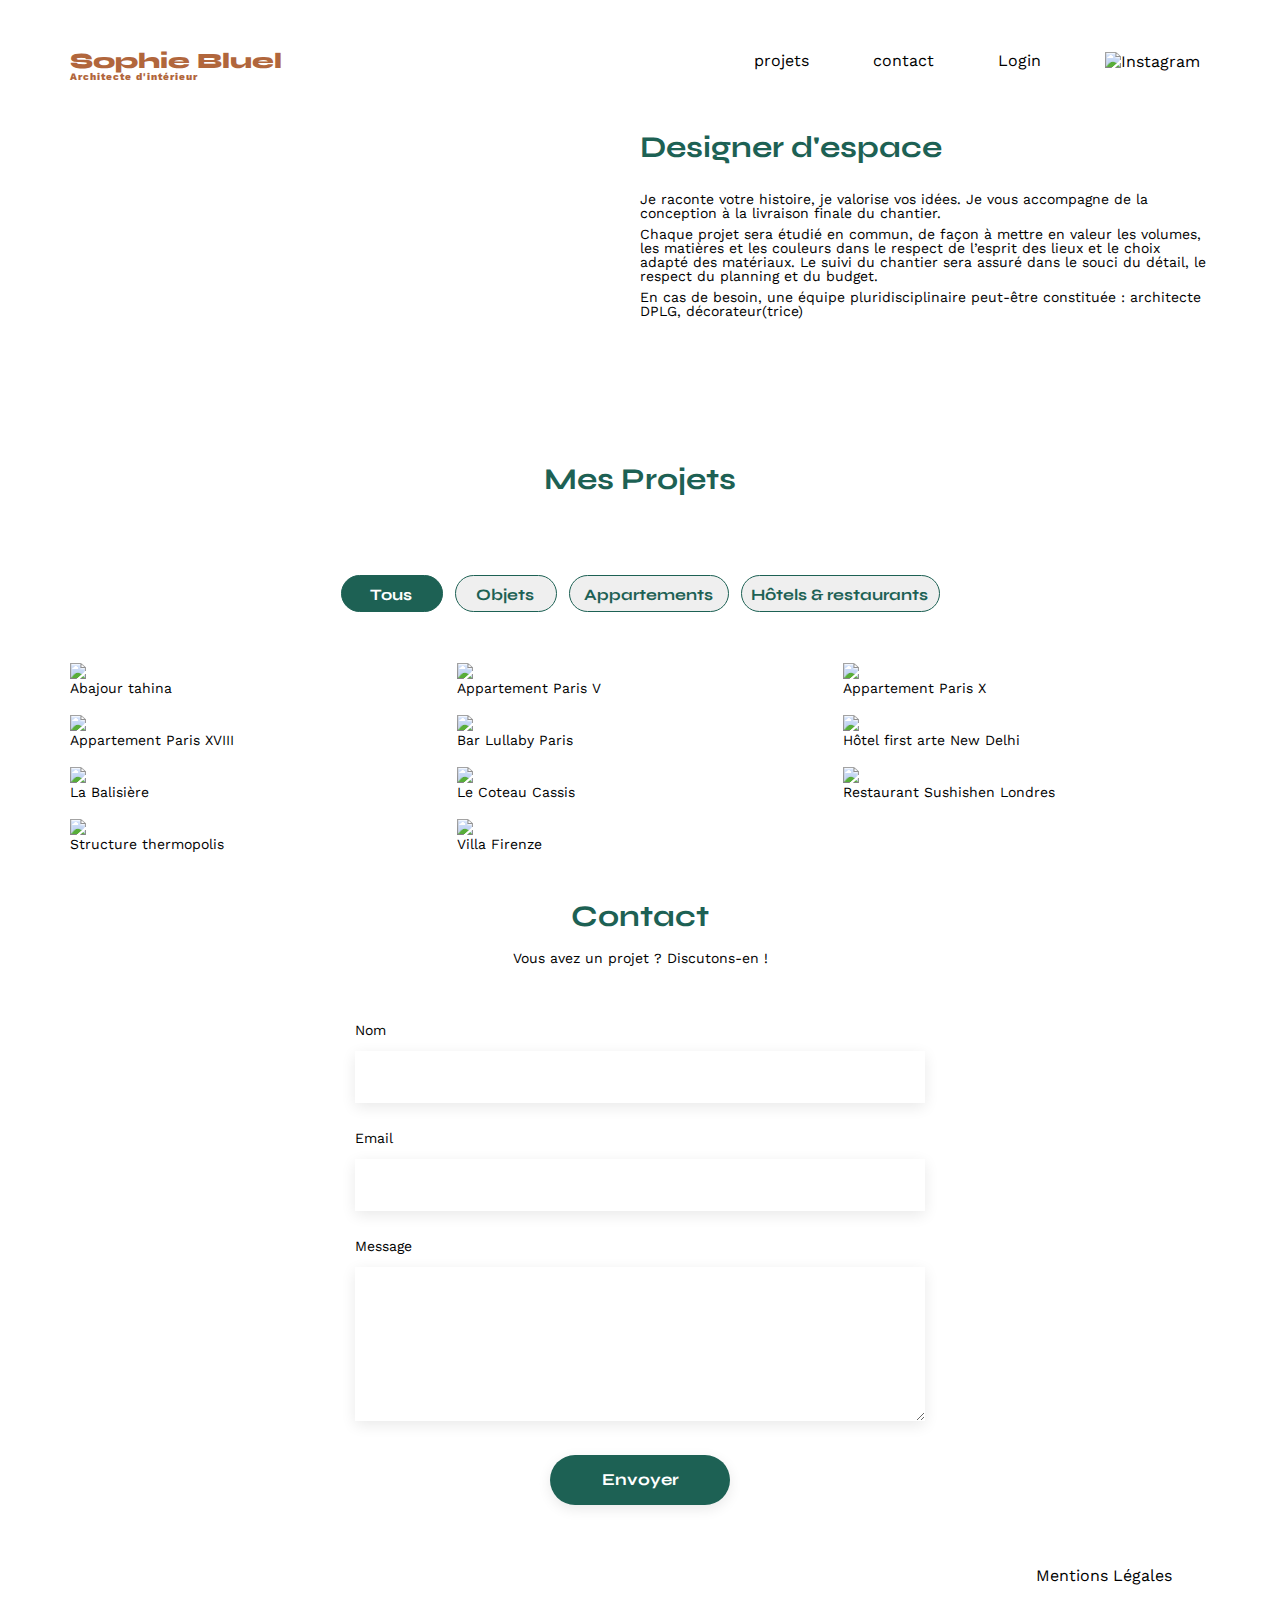
==== commit 772e66b9: "save" ====
--- a/FrontEnd/index.html
+++ b/FrontEnd/index.html
@@ -102,7 +102,7 @@
 			<button id="btnHotels">Hôtels & restaurants</button>
 		</div>
 		<div class="gallery">
-			<img src="/FrontEnd/assets/images/abajour-tahina.png" alt="">					
+			<!-- <img src="/FrontEnd/assets/images/abajour-tahina.png" alt="">					
 			<img src="/FrontEnd/assets/images/appartement-paris-v.png" alt="">					
 			<img src="/FrontEnd/assets/images/appartement-paris-x.png" alt="">					
 			<img src="/FrontEnd/assets/images/appartement-paris-xviii.png" alt="">					
@@ -112,7 +112,7 @@
 			<img src="/FrontEnd/assets/images/le-coteau-cassis.png" alt="">							
 			<img src="/FrontEnd/assets/images/restaurant-sushisen-londres.png" alt="">					
 			<img src="/FrontEnd/assets/images/structures-thermopolis.png" alt="">					
-			<img src="/FrontEnd/assets/images/villa-ferneze.png" alt="">					
+			<img src="/FrontEnd/assets/images/villa-ferneze.png" alt="">					 -->
 		</div>		
 	</section>
 	<section id="contact">
--- a/FrontEnd/assets/style.css
+++ b/FrontEnd/assets/style.css
@@ -271,6 +271,7 @@
 
 .gallery img {
 	width: 100%;
+	max-height: 34em;
 }
 /*--Filtres Mes projets--*/
 #divFiltres{
